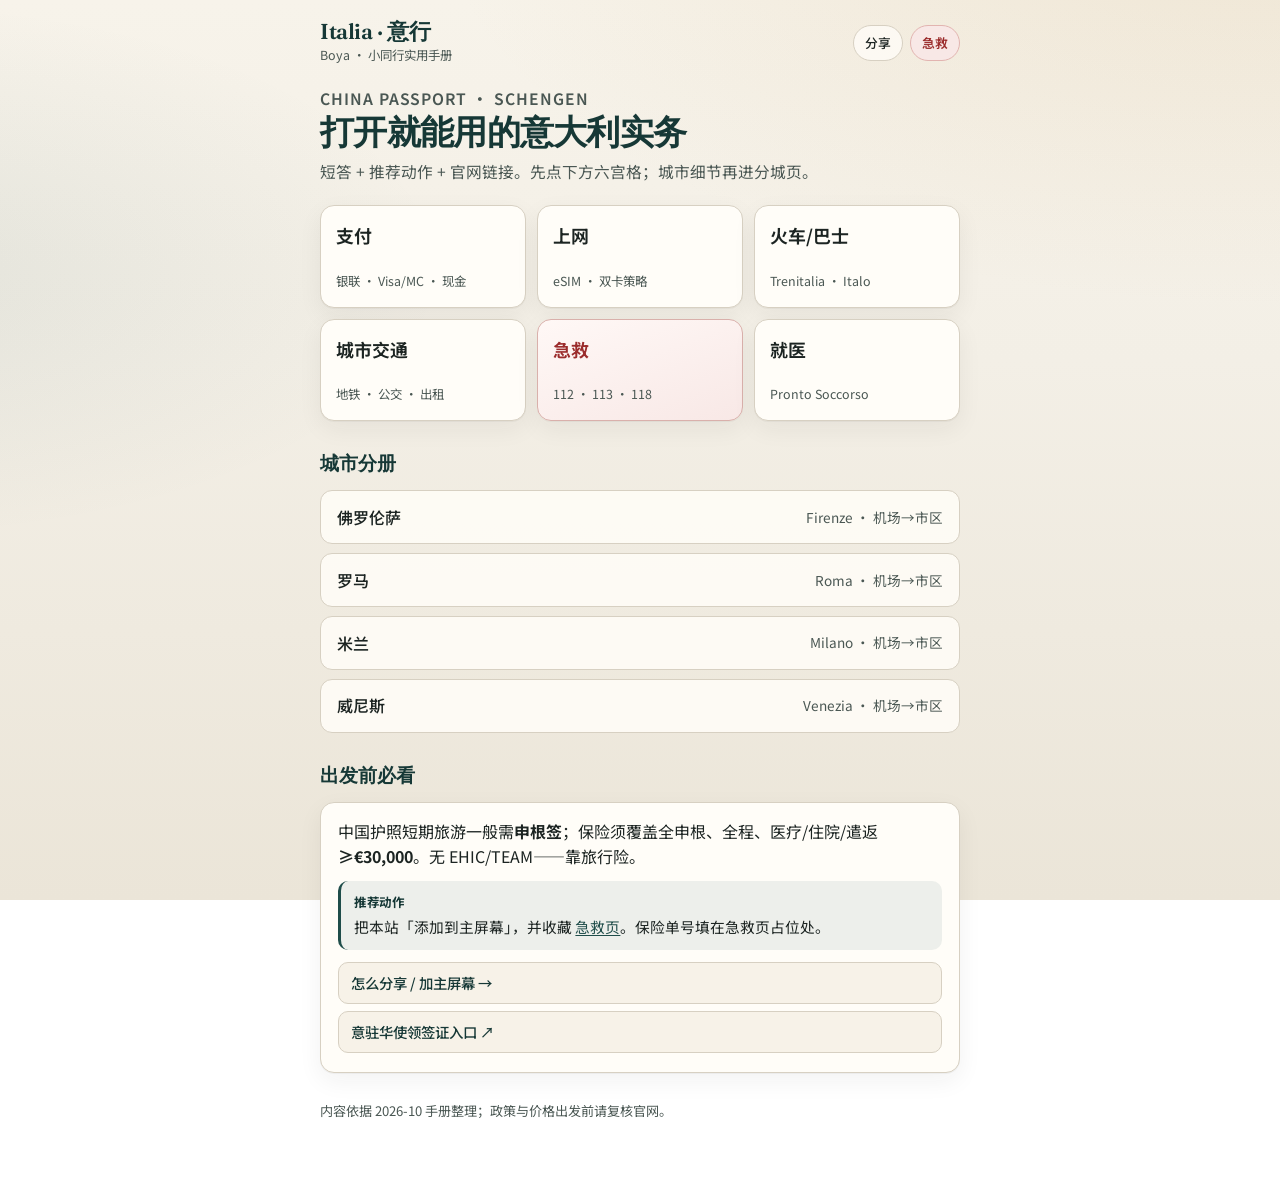
==== index.html @ 0bb60d81 "Publish Italy travel static guide for GitHub Pages Copy built static site to repository root so inde" ====
<!doctype html>
<html lang="zh-CN">
  <head>
    <meta charset="UTF-8" />
    <meta name="viewport" content="width=device-width, initial-scale=1, viewport-fit=cover" />
    <meta name="theme-color" content="#1f4d4a" />
    <meta name="description" content="意大利旅行实务手册：支付、上网、火车、城市交通、急救、就医" />
    <meta name="apple-mobile-web-app-capable" content="yes" />
    <meta name="apple-mobile-web-app-title" content="意行手册" />
    <link rel="manifest" href="./manifest.webmanifest" />
    <link rel="icon" href="./icons/icon.svg" type="image/svg+xml" />
    <link rel="apple-touch-icon" href="./icons/apple-touch-icon.png" />
    <link rel="preconnect" href="https://fonts.googleapis.com" />
    <link rel="preconnect" href="https://fonts.gstatic.com" crossorigin />
    <link href="https://fonts.googleapis.com/css2?family=Fraunces:opsz,wght@9..144,500;9..144,650&family=Manrope:wght@500;600;700&family=Noto+Sans+SC:wght@400;500;650;700&display=swap" rel="stylesheet" />
    <link rel="stylesheet" href="./src/styles.css" />
    <title>意大利旅行手册</title>
  </head>
  <body>
    <div class="wrap">
      <header class="topbar">
        <a class="brand" href="./index.html">
          <span class="brand-mark">Italia · 意行</span>
          <span class="brand-sub">Boya · 小同行实用手册</span>
        </a>
        <div class="top-actions">
          <a class="chip" href="./share.html">分享</a>
          <a class="chip chip-danger" href="./emergency.html">急救</a>
        </div>
      </header>

      <section class="hero">
        <p class="kicker">China passport · Schengen</p>
        <h1>打开就能用的意大利实务</h1>
        <p>短答 + 推荐动作 + 官网链接。先点下方六宫格；城市细节再进分城页。</p>
      </section>

      <nav class="grid-6" aria-label="六宫格">
        <a class="tile" href="./pay.html">
          <span class="tile-label">支付</span>
          <span class="tile-hint">银联 · Visa/MC · 现金</span>
        </a>
        <a class="tile" href="./internet.html">
          <span class="tile-label">上网</span>
          <span class="tile-hint">eSIM · 双卡策略</span>
        </a>
        <a class="tile" href="./train.html">
          <span class="tile-label">火车/巴士</span>
          <span class="tile-hint">Trenitalia · Italo</span>
        </a>
        <a class="tile" href="./transit.html">
          <span class="tile-label">城市交通</span>
          <span class="tile-hint">地铁 · 公交 · 出租</span>
        </a>
        <a class="tile tile-em" href="./emergency.html">
          <span class="tile-label">急救</span>
          <span class="tile-hint">112 · 113 · 118</span>
        </a>
        <a class="tile" href="./medical.html">
          <span class="tile-label">就医</span>
          <span class="tile-hint">Pronto Soccorso</span>
        </a>
      </nav>

      <section class="section">
        <h2>城市分册</h2>
        <div class="city-list">
          <a class="row-link" href="./city-florence.html">佛罗伦萨 <span>Firenze · 机场→市区</span></a>
          <a class="row-link" href="./city-rome.html">罗马 <span>Roma · 机场→市区</span></a>
          <a class="row-link" href="./city-milan.html">米兰 <span>Milano · 机场→市区</span></a>
          <a class="row-link" href="./city-venice.html">威尼斯 <span>Venezia · 机场→市区</span></a>
        </div>
      </section>

      <section class="section">
        <h2>出发前必看</h2>
        <div class="panel">
          <p>中国护照短期旅游一般需<strong>申根签</strong>；保险须覆盖全申根、全程、医疗/住院/遣返 <strong>≥€30,000</strong>。无 EHIC/TEAM——靠旅行险。</p>
          <div class="action">
            <strong>推荐动作</strong>
            把本站「添加到主屏幕」，并收藏 <a href="./emergency.html">急救页</a>。保险单号填在急救页占位处。
          </div>
          <div class="links">
            <a class="ext" href="./share.html">怎么分享 / 加主屏幕 →</a>
            <a class="ext" href="https://ambpechino.esteri.it/en/servizi-consolari-e-visti/servizi-per-il-cittadino-straniero/visti/" target="_blank" rel="noopener">意驻华使领签证入口 ↗</a>
          </div>
        </div>
      </section>

      <p class="note">内容依据 2026-10 手册整理；政策与价格出发前请复核官网。</p>
    </div>
    <script src="./src/main.js" defer></script>
  </body>
</html>
---- src/styles.css ----
:root {
  --bg: #f3efe6;
  --bg-elev: #fffdf8;
  --ink: #1c2422;
  --ink-muted: #4a5753;
  --line: #d7d0c2;
  --sea: #1f4d4a;
  --sea-deep: #163836;
  --sand: #c9a66b;
  --stone: #8a8172;
  --danger: #9b2c2c;
  --danger-bg: #f8e8e6;
  --ok: #1f4d4a;
  --radius: 14px;
  --tap: 52px;
  --shadow: 0 1px 0 rgba(28, 36, 34, 0.04), 0 8px 24px rgba(28, 36, 34, 0.06);
  --font-display: "Fraunces", "Noto Serif SC", serif;
  --font-body: "Noto Sans SC", "Manrope", sans-serif;
  --max: 40rem;
}

*,
*::before,
*::after {
  box-sizing: border-box;
}

html {
  -webkit-text-size-adjust: 100%;
  scroll-behavior: smooth;
}

body {
  margin: 0;
  min-height: 100dvh;
  font-family: var(--font-body);
  color: var(--ink);
  background:
    radial-gradient(120% 80% at 100% -10%, rgba(201, 166, 107, 0.18), transparent 55%),
    radial-gradient(90% 60% at -10% 30%, rgba(31, 77, 74, 0.08), transparent 50%),
    linear-gradient(180deg, #f7f3ea 0%, var(--bg) 40%, #ebe5d8 100%);
  background-attachment: fixed;
  line-height: 1.55;
}

a {
  color: var(--sea);
  text-underline-offset: 0.15em;
}

img {
  max-width: 100%;
}

.wrap {
  width: min(100% - 1.5rem, var(--max));
  margin-inline: auto;
  padding-block: 1.25rem 3.5rem;
}

.topbar {
  display: flex;
  align-items: center;
  justify-content: space-between;
  gap: 0.75rem;
  margin-bottom: 1.25rem;
}

.brand {
  display: flex;
  flex-direction: column;
  gap: 0.1rem;
  text-decoration: none;
  color: inherit;
  min-width: 0;
}

.brand-mark {
  font-family: var(--font-display);
  font-weight: 600;
  font-size: 1.35rem;
  letter-spacing: -0.02em;
  color: var(--sea-deep);
  line-height: 1.15;
}

.brand-sub {
  font-size: 0.78rem;
  color: var(--ink-muted);
}

.top-actions {
  display: flex;
  gap: 0.4rem;
  flex-shrink: 0;
}

.chip {
  display: inline-flex;
  align-items: center;
  justify-content: center;
  min-height: 2.25rem;
  padding: 0.35rem 0.7rem;
  border-radius: 999px;
  border: 1px solid var(--line);
  background: rgba(255, 253, 248, 0.8);
  color: var(--ink);
  text-decoration: none;
  font-size: 0.8rem;
  font-weight: 500;
}

.chip-danger {
  border-color: #e2b4b0;
  background: var(--danger-bg);
  color: var(--danger);
  font-weight: 600;
}

.hero {
  margin: 0 0 1.35rem;
}

.hero h1 {
  margin: 0 0 0.45rem;
  font-family: var(--font-display);
  font-size: clamp(1.7rem, 5.5vw, 2.15rem);
  font-weight: 650;
  letter-spacing: -0.02em;
  line-height: 1.2;
  color: var(--sea-deep);
}

.hero p {
  margin: 0;
  color: var(--ink-muted);
  font-size: 0.98rem;
}

.grid-6 {
  display: grid;
  grid-template-columns: 1fr 1fr;
  gap: 0.7rem;
  margin-bottom: 1.75rem;
}

.tile {
  display: flex;
  flex-direction: column;
  justify-content: space-between;
  gap: 0.85rem;
  min-height: 6.4rem;
  padding: 1rem 0.95rem;
  border-radius: var(--radius);
  background: var(--bg-elev);
  border: 1px solid var(--line);
  box-shadow: var(--shadow);
  text-decoration: none;
  color: inherit;
  transition: transform 0.15s ease, border-color 0.15s ease;
}

.tile:active {
  transform: scale(0.98);
}

.tile-label {
  font-size: 1.12rem;
  font-weight: 650;
  letter-spacing: -0.01em;
}

.tile-hint {
  font-size: 0.78rem;
  color: var(--ink-muted);
}

.tile-em {
  border-color: #d9b0ab;
  background: linear-gradient(160deg, #fff8f6, #f8e8e6);
}

.tile-em .tile-label {
  color: var(--danger);
}

.section {
  margin-bottom: 1.75rem;
}

.section h2 {
  margin: 0 0 0.7rem;
  font-family: var(--font-display);
  font-size: 1.2rem;
  font-weight: 600;
  color: var(--sea-deep);
}

.city-list,
.link-list {
  display: grid;
  gap: 0.55rem;
}

.row-link {
  display: flex;
  align-items: center;
  justify-content: space-between;
  gap: 0.75rem;
  min-height: var(--tap);
  padding: 0.85rem 1rem;
  border-radius: 12px;
  background: rgba(255, 253, 248, 0.88);
  border: 1px solid var(--line);
  text-decoration: none;
  color: inherit;
  font-weight: 550;
}

.row-link span {
  color: var(--ink-muted);
  font-size: 0.85rem;
  font-weight: 400;
}

.panel {
  background: var(--bg-elev);
  border: 1px solid var(--line);
  border-radius: var(--radius);
  padding: 1.05rem 1.05rem 1.15rem;
  box-shadow: var(--shadow);
  margin-bottom: 0.85rem;
}

.panel h2,
.panel h3 {
  margin: 0 0 0.45rem;
  font-family: var(--font-display);
  font-size: 1.15rem;
  color: var(--sea-deep);
}

.panel h3 {
  font-size: 1.02rem;
}

.panel p {
  margin: 0 0 0.65rem;
  color: var(--ink);
}

.panel p:last-child {
  margin-bottom: 0;
}

.meta {
  font-size: 0.86rem;
  color: var(--ink-muted);
}

.action {
  margin-top: 0.75rem;
  padding: 0.75rem 0.85rem;
  border-radius: 10px;
  background: rgba(31, 77, 74, 0.08);
  border-left: 3px solid var(--sea);
  font-size: 0.92rem;
}

.action strong {
  display: block;
  margin-bottom: 0.2rem;
  color: var(--sea-deep);
  font-size: 0.78rem;
  letter-spacing: 0.04em;
  text-transform: uppercase;
}

.links {
  display: grid;
  gap: 0.45rem;
  margin-top: 0.75rem;
}

.ext {
  display: flex;
  align-items: center;
  min-height: 2.6rem;
  padding: 0.55rem 0.75rem;
  border-radius: 10px;
  background: #f7f2e8;
  border: 1px solid var(--line);
  text-decoration: none;
  color: var(--sea-deep);
  font-size: 0.9rem;
  font-weight: 500;
}

.itag {
  display: inline-block;
  margin-left: 0.35rem;
  padding: 0.05rem 0.4rem;
  border-radius: 6px;
  background: rgba(31, 77, 74, 0.1);
  color: var(--sea);
  font-size: 0.78rem;
  font-weight: 500;
}

.back {
  display: inline-flex;
  align-items: center;
  gap: 0.35rem;
  margin-bottom: 0.9rem;
  color: var(--ink-muted);
  text-decoration: none;
  font-size: 0.9rem;
  min-height: 2.4rem;
}

.page-title {
  margin: 0 0 0.35rem;
  font-family: var(--font-display);
  font-size: clamp(1.55rem, 5vw, 1.95rem);
  color: var(--sea-deep);
  letter-spacing: -0.02em;
}

.lede {
  margin: 0 0 1.15rem;
  color: var(--ink-muted);
}

.tel-grid {
  display: grid;
  gap: 0.65rem;
  margin: 1rem 0 1.4rem;
}

.tel {
  display: flex;
  flex-direction: column;
  justify-content: center;
  gap: 0.15rem;
  min-height: 4.4rem;
  padding: 0.9rem 1rem;
  border-radius: 14px;
  text-decoration: none;
  border: 1px solid transparent;
  box-shadow: var(--shadow);
}

.tel-main {
  background: var(--danger);
  color: #fff;
  border-color: #7f2222;
}

.tel-alt {
  background: var(--sea);
  color: #fff;
}

.tel-soft {
  background: var(--bg-elev);
  color: var(--ink);
  border-color: var(--line);
}

.tel .num {
  font-family: var(--font-display);
  font-size: 1.55rem;
  font-weight: 650;
  letter-spacing: 0.02em;
  line-height: 1.1;
}

.tel .label {
  font-size: 0.88rem;
  opacity: 0.92;
}

.placeholder {
  border: 1px dashed #b9a789;
  background: #faf6ee;
  border-radius: 12px;
  padding: 0.85rem 0.95rem;
  color: var(--ink-muted);
  font-size: 0.9rem;
}

.placeholder strong {
  color: var(--ink);
}

.footer-nav {
  display: grid;
  grid-template-columns: 1fr 1fr;
  gap: 0.5rem;
  margin-top: 2rem;
  padding-top: 1rem;
  border-top: 1px solid var(--line);
}

.note {
  font-size: 0.82rem;
  color: var(--ink-muted);
  margin-top: 1rem;
}

.steps {
  margin: 0;
  padding-left: 1.15rem;
}

.steps li {
  margin-bottom: 0.55rem;
}

.kicker {
  display: inline-block;
  margin-bottom: 0.35rem;
  font-size: 0.75rem;
  letter-spacing: 0.06em;
  text-transform: uppercase;
  color: var(--stone);
  font-weight: 600;
}

@media (min-width: 480px) {
  .grid-6 {
    grid-template-columns: 1fr 1fr 1fr;
  }
}

@media (prefers-reduced-motion: reduce) {
  .tile {
    transition: none;
  }
}
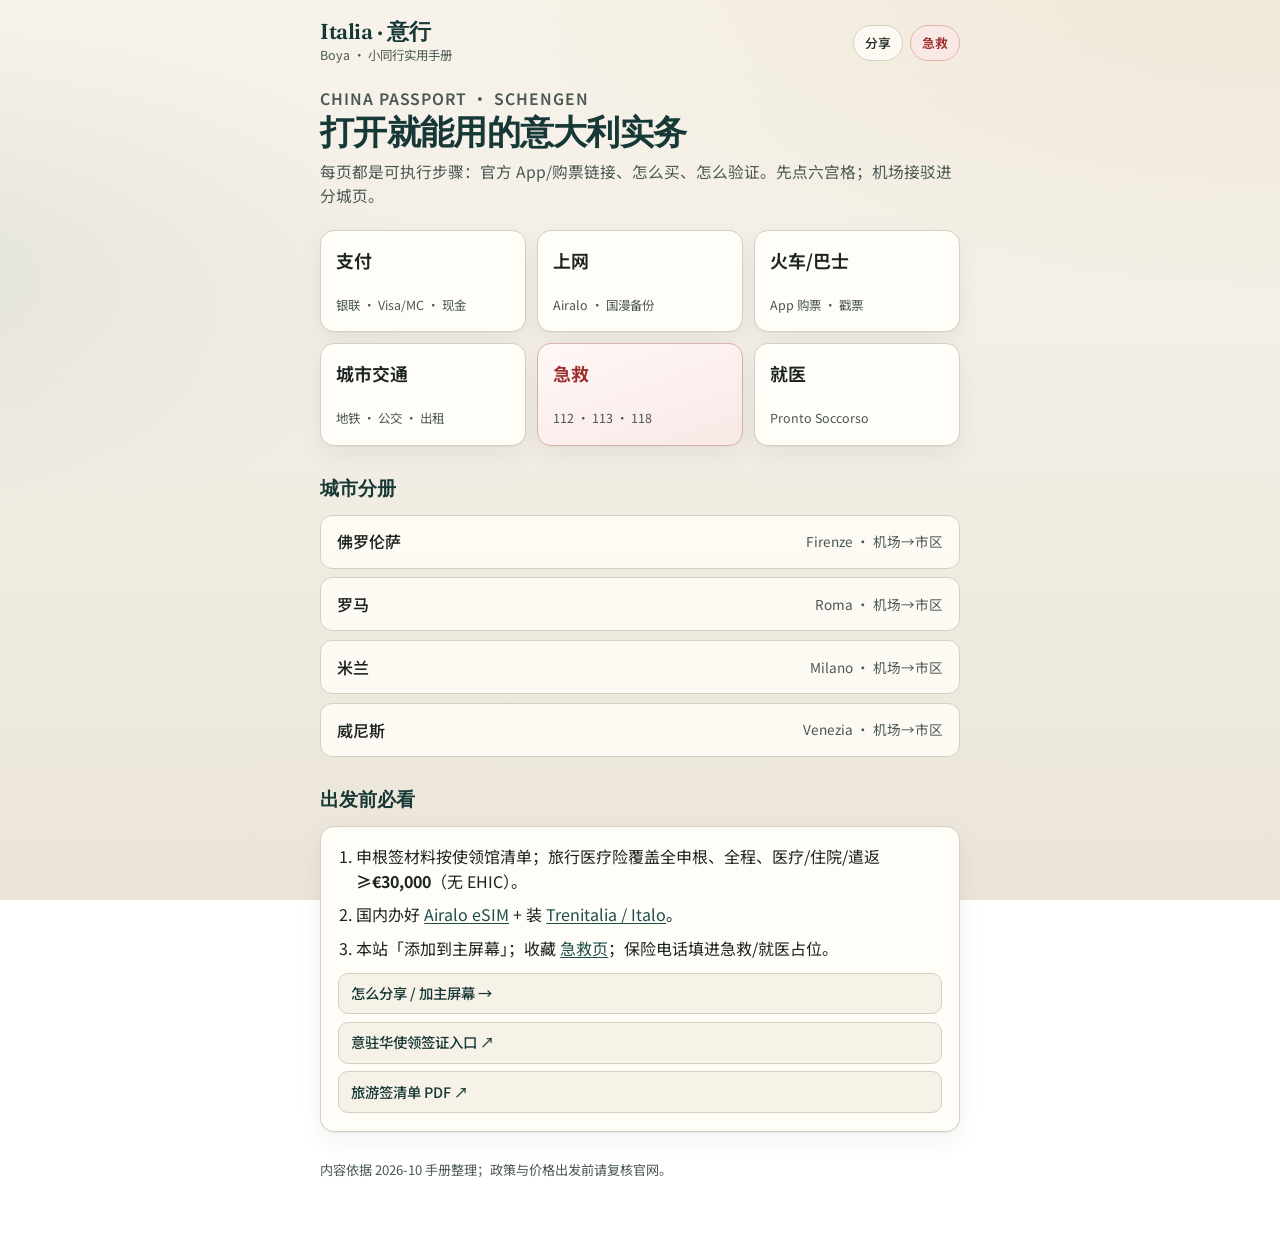
==== commit f1afe158: "Rewrite handbook with actionable steps and official deep links Replace vague copy with numbered how-" ====
--- a/index.html
+++ b/index.html
@@ -32,7 +32,7 @@
       <section class="hero">
         <p class="kicker">China passport · Schengen</p>
         <h1>打开就能用的意大利实务</h1>
-        <p>短答 + 推荐动作 + 官网链接。先点下方六宫格；城市细节再进分城页。</p>
+        <p>每页都是可执行步骤：官方 App/购票链接、怎么买、怎么验证。先点六宫格；机场接驳进分城页。</p>
       </section>
 
       <nav class="grid-6" aria-label="六宫格">
@@ -42,11 +42,11 @@
         </a>
         <a class="tile" href="./internet.html">
           <span class="tile-label">上网</span>
-          <span class="tile-hint">eSIM · 双卡策略</span>
+          <span class="tile-hint">Airalo · 国漫备份</span>
         </a>
         <a class="tile" href="./train.html">
           <span class="tile-label">火车/巴士</span>
-          <span class="tile-hint">Trenitalia · Italo</span>
+          <span class="tile-hint">App 购票 · 戳票</span>
         </a>
         <a class="tile" href="./transit.html">
           <span class="tile-label">城市交通</span>
@@ -75,14 +75,15 @@
       <section class="section">
         <h2>出发前必看</h2>
         <div class="panel">
-          <p>中国护照短期旅游一般需<strong>申根签</strong>；保险须覆盖全申根、全程、医疗/住院/遣返 <strong>≥€30,000</strong>。无 EHIC/TEAM——靠旅行险。</p>
-          <div class="action">
-            <strong>推荐动作</strong>
-            把本站「添加到主屏幕」，并收藏 <a href="./emergency.html">急救页</a>。保险单号填在急救页占位处。
-          </div>
+          <ol class="steps">
+            <li>申根签材料按使领馆清单；旅行医疗险覆盖全申根、全程、医疗/住院/遣返 <strong>≥€30,000</strong>（无 EHIC）。</li>
+            <li>国内办好 <a href="./internet.html">Airalo eSIM</a> + 装 <a href="./train.html">Trenitalia / Italo</a>。</li>
+            <li>本站「添加到主屏幕」；收藏 <a href="./emergency.html">急救页</a>；保险电话填进急救/就医占位。</li>
+          </ol>
           <div class="links">
             <a class="ext" href="./share.html">怎么分享 / 加主屏幕 →</a>
             <a class="ext" href="https://ambpechino.esteri.it/en/servizi-consolari-e-visti/servizi-per-il-cittadino-straniero/visti/" target="_blank" rel="noopener">意驻华使领签证入口 ↗</a>
+            <a class="ext" href="https://consshanghai.esteri.it/wp-content/uploads/2024/05/CHECK-LIST-TOURISM-INDIVIDUAL-TRAVELLERS.pdf" target="_blank" rel="noopener">旅游签清单 PDF ↗</a>
           </div>
         </div>
       </section>
